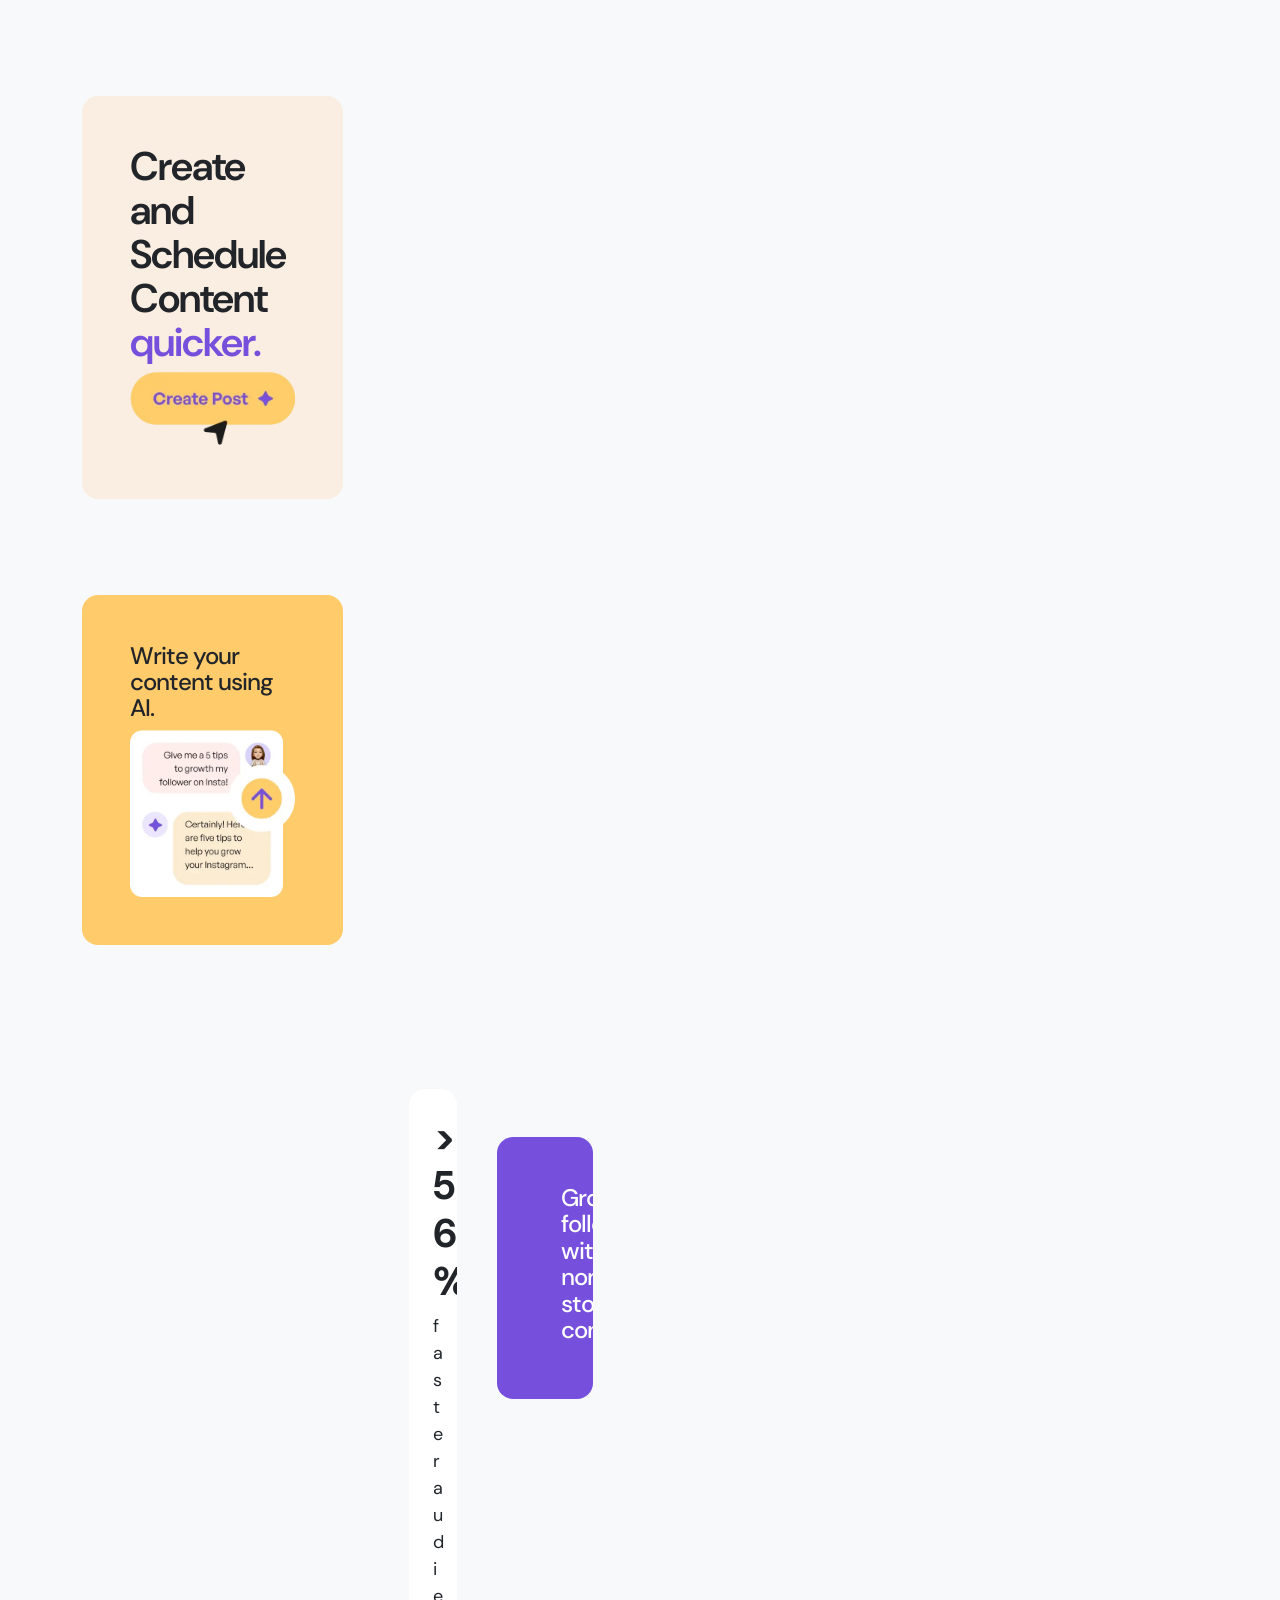
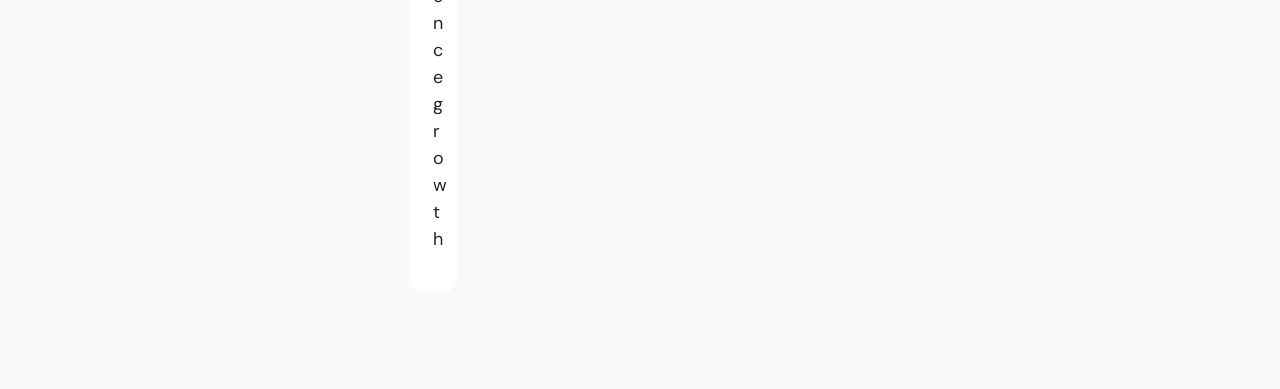
==== bento-grid-main/index.html @ e3df8cfa "Add files via upload" ====
<!DOCTYPE html>
<html lang="en">
<head>
  <meta charset="UTF-8">
  <meta name="viewport" content="width=device-width, initial-scale=1.0">
  <link rel="icon" type="image/png" sizes="32x32" href="./assets/images/favicon-32x32.png">
  <title>Frontend Mentor | Bento grid</title>
  <link href="https://cdn.jsdelivr.net/npm/bootstrap@5.3.0/dist/css/bootstrap.min.css" rel="stylesheet">
  <link href="https://fonts.googleapis.com/css2?family=DM+Sans:ital,opsz,wght@0,9..40,400;0,9..40,500;1,9..40,700&display=swap" rel="stylesheet">
  
  <link rel="stylesheet" href="style.css">
</head>
<body  class="bg-light">
  <main>
    <div class="container  my-5">
      <div class="row d-flex flex-column gap-0">
        <!--------box1-->
       <div class="col-lg-3 d-flex flex-column  py-5">
        <div class="card p-5 bg-yellow-100 border-0 ">
         <h3 class="fs-1 fw-semibold">Create and Schedule Content <span class="text-purple-500">quicker.</span> </h3>
         <img src="./assets/images/illustration-create-post.webp" alt="Create post" class="img-fluid mt-auto">
        </div>
       </div>
       <!-------down one-->
       <div class="col-lg-3 d-flex flex-row py-5 ">
         <div class="card p-5 bg-yellow-500 border-0 ">
          <h3>Write your content using AI.</h3>
          <img src="./assets/images/illustration-ai-content.webp" alt="AI content" class="img-fluid mt-auto">
         </div>
       </div>
      </div>


      <!----------grid1 -->
      <div class="container my-5">
        <div class="row d-flex flex-colunm gap-0">
        <div class="col-lg-3"></div>
        <div class="col-lg-3 d-flex flex-column  p-5">
          <div class="row d-flex flex-row">
            <div class="col-lg-3">
              <div class="card p-4 bg-white border-0">
                <h2 class="display-6 fw-bold">>56%</h2>
                <p>faster audience growth</p>
                <img src="./assets/images/illustration-audience-growth.webp" alt="Growth" class="img-fluid">
              </div>
            
            </div>
            <div class="col-lg-3 d-flex flex-column  p-5">
              <div class="card p-5 border border-0 bg-purple-500 text-white border-0 d-flex flex-row align-items-center">
                <img src="./assets/images/illustration-grow-followers.webp" alt="Followers" class="img-fluid w-50">
                <h3 class="ms-3">Grow followers with non-stop content.</h3>
              </div>
            </div>
          </div>
        </div>
        </div>
      </div>
     
  </main>

</body>
</html>
---- bento-grid-main/style.css ----
:root {
  --purple-100: hsl(254, 88%, 90%);
  --purple-500: hsl(256, 67%, 59%);
  --yellow-100: hsl(31, 66%, 93%);
  --yellow-500: hsl(39, 100%, 71%);
  --black: hsl(0, 0%, 7%);
}

body {
  font-family: 'DM Sans', sans-serif;
  font-size: 18px;
  background-color: #f5f5f5;
  color: var(--black);
}

/* Custom Background Classes */
.bg-purple-100 { background-color: var(--purple-100); }
.bg-purple-500 { background-color: var(--purple-500); }
.bg-yellow-100 { background-color: var(--yellow-100); }
.bg-yellow-500 { background-color: var(--yellow-500); }

.text-purple-500 { color: var(--purple-500); }
.text-yellow-500 { color: var(--yellow-100); }

/* Bento Card Styling */
.card {
  border-radius: 1rem;
  overflow: hidden;
  transition: transform 0.3s ease;
}

h1, h2, h3 {
  font-weight: 500;
  letter-spacing: -1px;
  line-height: 1.1;

}
 .boxlast1{
  width:500px;
  height: fit-content;
}
h3 { font-size: 1.5rem; }
    .attribution { font-size: 11px; text-align: center; }
    .attribution a { color: hsl(228, 45%, 44%); }
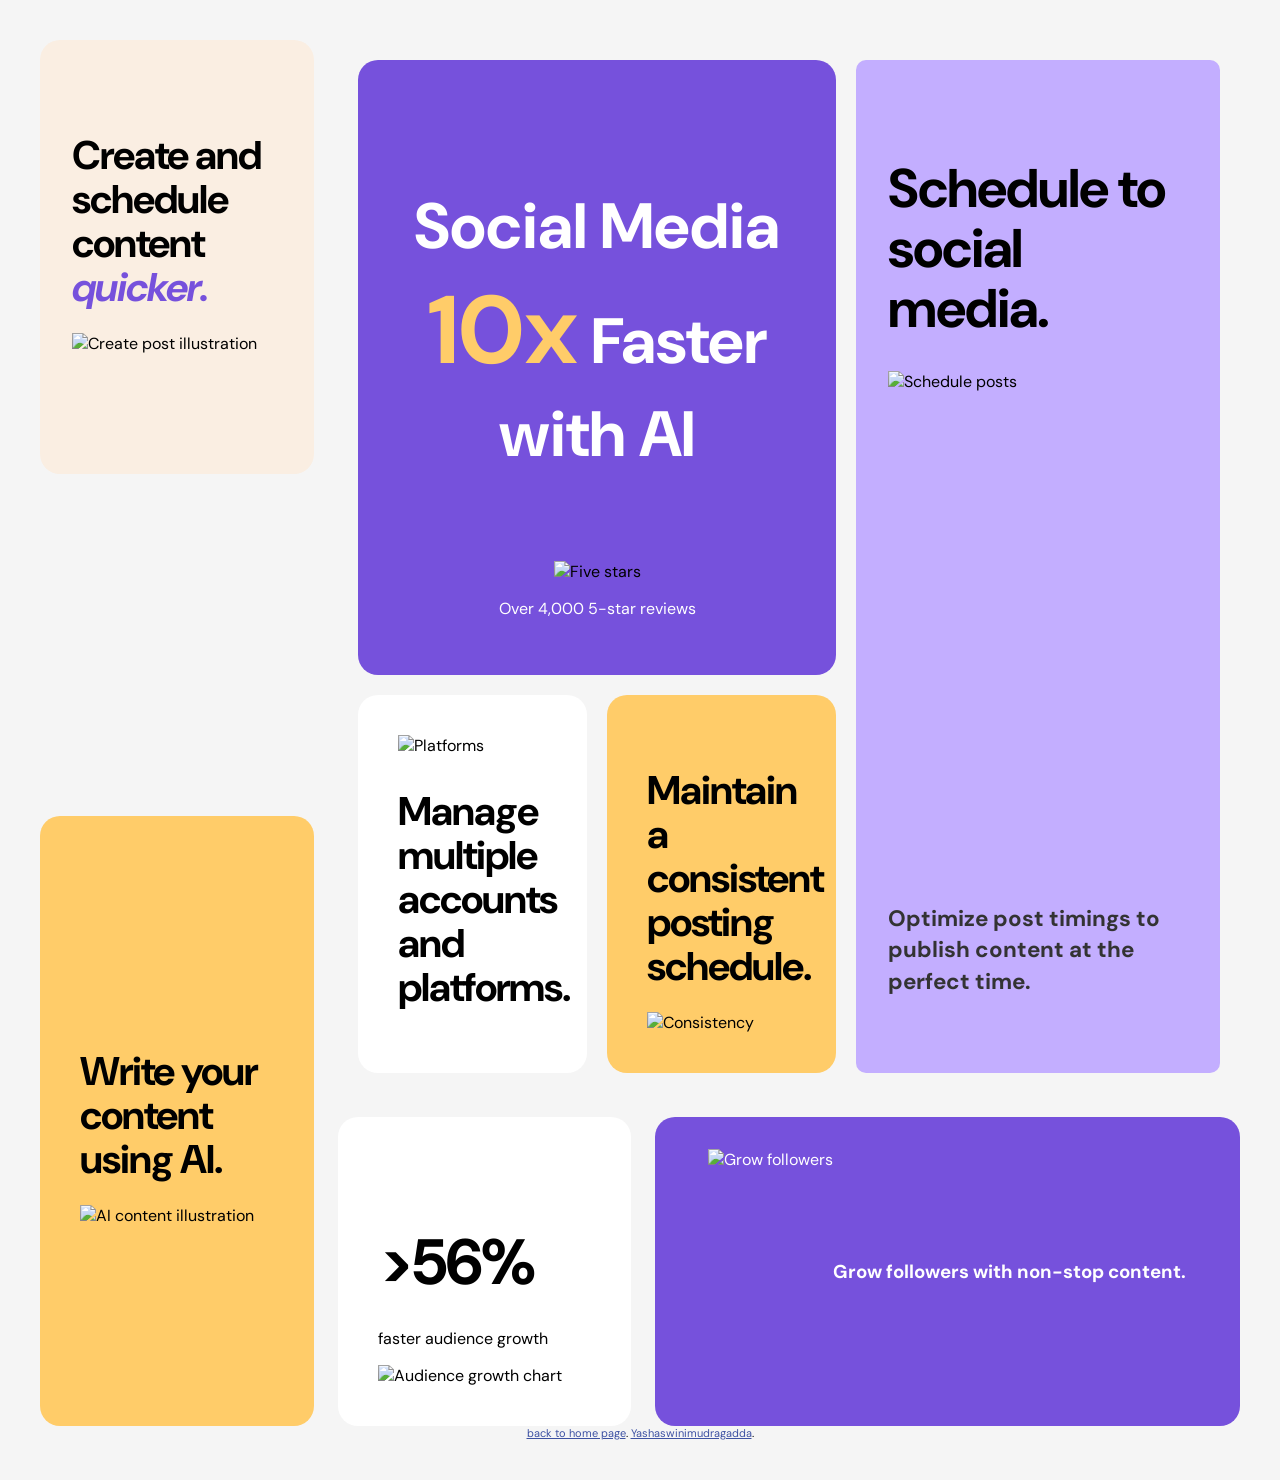
==== commit 85bf67c0: "Update index.html" ====
--- a/bento-grid-main/index.html
+++ b/bento-grid-main/index.html
@@ -2,61 +2,273 @@
 <html lang="en">
 <head>
   <meta charset="UTF-8">
-  <meta name="viewport" content="width=device-width, initial-scale=1.0">
+  <meta name="viewport" content="width=device-width, initial-scale=1.0"> <!-- displays site properly based on user's device -->
+
   <link rel="icon" type="image/png" sizes="32x32" href="./assets/images/favicon-32x32.png">
+  
   <title>Frontend Mentor | Bento grid</title>
-  <link href="https://cdn.jsdelivr.net/npm/bootstrap@5.3.0/dist/css/bootstrap.min.css" rel="stylesheet">
-  <link href="https://fonts.googleapis.com/css2?family=DM+Sans:ital,opsz,wght@0,9..40,400;0,9..40,500;1,9..40,700&display=swap" rel="stylesheet">
+
+  <!-- Feel free to remove these styles or customise in your own stylesheet 👍 -->
+  <style>
+
+  @import url('https://fonts.googleapis.com/css2?family=DM+Sans:ital,opsz,wght@0,9..40,100..1000;1,9..40,100..1000&display=swap');
   
-  <link rel="stylesheet" href="style.css">
+  body{
+    background-color: #f5f5f5;
+    padding: 2rem;
+    font-family: 'DM Sans',sans-serif;
+  }
+  main{
+    display:grid;
+    grid-template-columns: 0.7fr 2.3fr;
+    gap:1.5rem;
+    max-width: 1400px;
+    margin:0 auto;
+    background-color: var(--bg);
+    align-items: stretch;
+  }
+    :root{
+    --purple-main:#7651DC;
+    --grey-side:#C3AEFF;
+    --orange-box:#FFCC69;
+    --pink:#FAEEE2;
+    --white:#ffff;
+    --back:#0000;
+    --bg:#F5F5F5;
+    }
+    /*------------bento-grid-------------*/
+    /*------------grid-column-----------*/
+    /* The container */
+.col-left {
+  display: flex;
+  flex-direction: column;
+  gap: 5px;
+  justify-content: space-between;
+}
+
+
+
+
+/* Common Card Styling */
+.card {
+  padding: 2.5rem; /* Slightly reduced for better balance */
+  display: flex;
+  flex-direction: column;
+  justify-content: center;
+  border-radius: 20px; /* Optional: adds a modern feel */
+  overflow: hidden;
+}
+
+.card h2 {
+  font-size: 2.5rem;
+  line-height: 1.1;
+  margin-bottom: 1.5rem;
+  letter-spacing: -1px;
+}
+
+.card img {
+  max-width: 100%;
+  height: auto;
+  align-self: flex-start; /* Keeps the illustration from stretching */
+}
+
+/* Theme Specifics */
+.card-create-post {
+  background-color: #FAEEE2;
+  padding: 60px 32px;
+  padding-bottom: 120px;
+}
+
+.card-ai-prompt {
+padding-block: 200px;
+  background-color: var(--orange-box);
+}
+
+.card-hero {
+  background-color: var(--purple-main);
+  margin-bottom: 20px;
+}
+
+.grid-sidebox {
+  display: grid;
+  grid-template-columns: 2fr 1fr; /* Adjust ratios as needed */
+  gap: 20px;
+  padding: 20px;
+}
+.grid-two-side {
+  display: grid;
+  grid-template-columns: 1fr 1fr;
+  gap: 20px;
+}
+
+.col-right {
+  display: flex;
+  flex-direction: column;
+  gap: 20px;
+  border-radius: 10px;
+  background-color: var(--grey-side);
+}
+
+.card-scheduler {
+  padding: 3rem 2rem; /* More padding on top/bottom for a "tall" card */
+  border-radius: 20px;
+  display: flex;
+  flex-direction: column;
+  height: 100%; /* If this is in a grid, it will stretch to match the left side */
+}
+
+.card-scheduler h2 {
+  font-size: 3.4rem;
+  line-height: 1.1;
+  margin-bottom: 2rem;
+  letter-spacing: -1px;
+}
+
+.card-scheduler img {
+  width: 100%;
+  max-width: 350px;
+  height: auto;
+  align-self: center; /* Centers the illustration horizontally */
+}
+
+.card-scheduler h3 {
+  font-size: 1.4rem;
+  line-height: 1.4;
+  font-weight: 500;
+  margin-top: 2rem;
+  color: #333; /* Slightly softer than pure black */
+}
+.lower-grid {
+  display: grid;
+  grid-template-columns: 1fr 2fr; /* The growth stats get 1 part, the CTA gets 2 parts */
+  gap: 1.5rem;
+  margin-top: 1.5rem; /* Matches the gap of the parent grid */
+}
+
+/* Handling the ">56%" card */
+.card-growth-stats h1 {
+  letter-spacing: -3px; /* Makes large numbers look modern and tight */
+  margin-bottom: 0.5rem;
+}
+
+/* Handling the "Grow followers" card */
+.card-follower-growth {
+  display: flex;
+  flex-direction: row; /* Aligns image and text side-by-side */
+  align-items: center;
+  padding: 2rem;
+}
+
+.card-follower-growth img {
+  max-width: 50%; /* Prevents the image from crowding the text */
+}
+
+
+/* Mobile Responsive Breakpoint */
+@media (max-width: 768px) {
+  /* 1. Reset the main container */
+  main.bento-grid {
+    grid-template-columns: 1fr;
+    padding: 1rem;
+  }
+
+  /* 2. Reset all internal grids to single columns */
+  .grid-sidebox, 
+  .grid-two-side, 
+  .lower-grid {
+    grid-template-columns: 1fr !important;
+    padding: 0;
+  }
+
+  /* 3. Ensure the left column (which was a sidebar) 
+        takes its natural place in the flow */
+  .col-left {
+    order: 2; /* Moves Create Post/AI cards below the Hero if desired */
+  }
+
+  /* 4. Adjust card padding for smaller screens */
+  .card {
+    padding: 1.5rem;
+  }
+
+  /* 5. Clean up the massive vertical padding you set for desktop */
+  .card-create-post,
+  .card-ai-prompt {
+    padding-block: 2rem;
+    padding-bottom: 2rem;
+  }
+
+  /* 6. Fix font sizes so they don't overflow small screens */
+  .card h2, .card-hero h1 {
+    font-size: 2rem !important;
+  }
+}
+    .attribution { font-size: 11px; text-align: center; }
+    .attribution a { color: hsl(228, 45%, 44%); }
+  </style>
 </head>
-<body  class="bg-light">
-  <main>
-    <div class="container  my-5">
-      <div class="row d-flex flex-column gap-0">
-        <!--------box1-->
-       <div class="col-lg-3 d-flex flex-column  py-5">
-        <div class="card p-5 bg-yellow-100 border-0 ">
-         <h3 class="fs-1 fw-semibold">Create and Schedule Content <span class="text-purple-500">quicker.</span> </h3>
-         <img src="./assets/images/illustration-create-post.webp" alt="Create post" class="img-fluid mt-auto">
-        </div>
-       </div>
-       <!-------down one-->
-       <div class="col-lg-3 d-flex flex-row py-5 ">
-         <div class="card p-5 bg-yellow-500 border-0 ">
-          <h3>Write your content using AI.</h3>
-          <img src="./assets/images/illustration-ai-content.webp" alt="AI content" class="img-fluid mt-auto">
-         </div>
-       </div>
-      </div>
-
-
-      <!----------grid1 -->
-      <div class="container my-5">
-        <div class="row d-flex flex-colunm gap-0">
-        <div class="col-lg-3"></div>
-        <div class="col-lg-3 d-flex flex-column  p-5">
-          <div class="row d-flex flex-row">
-            <div class="col-lg-3">
-              <div class="card p-4 bg-white border-0">
-                <h2 class="display-6 fw-bold">>56%</h2>
-                <p>faster audience growth</p>
-                <img src="./assets/images/illustration-audience-growth.webp" alt="Growth" class="img-fluid">
-              </div>
-            
-            </div>
-            <div class="col-lg-3 d-flex flex-column  p-5">
-              <div class="card p-5 border border-0 bg-purple-500 text-white border-0 d-flex flex-row align-items-center">
-                <img src="./assets/images/illustration-grow-followers.webp" alt="Followers" class="img-fluid w-50">
-                <h3 class="ms-3">Grow followers with non-stop content.</h3>
-              </div>
-            </div>
-          </div>
-        </div>
-        </div>
-      </div>
-     
-  </main>
-
+<body>
+  <main class="bento-grid">
+  <section class="grid-column col-left">
+    <div class="card card-create-post">
+       <h2>Create and schedule content <em style="color:var(--purple-main);">quicker.</em></h2>
+       <img src="/assets/images/illustration-create-post.webp" alt="Create post illustration">
+    </div>
+    <div class="card card-ai-prompt">
+      <h2>Write your content using AI.</h2>
+      <img src="/assets/images/illustration-ai-content.webp" alt="AI content illustration">
+    </div>
+  </section>
+
+  <section class="grid-right-side">
+<section  class="grid-sidebox">
+  <section class="grid-column col-center" >
+    <div class="card card-hero" style="text-align: center;">
+      <h1 style="center;color: var(--white); font-size: 4rem;">Social Media <span style="font-size:6rem;color:var(--orange-box)">10x</span> Faster with AI</h1>
+      <img style="align-self: center;"src="/assets/images/illustration-five-stars.webp" alt="Five stars">
+      <p style="color:var(--white)">Over 4,000 5-star reviews</p>
+    </div>
+
+  <section class="grid-two-side">
+  <div class="card card-platforms" style="background-color: #fff;">
+    <img src="/assets/images/illustration-multiple-platforms.webp" alt="Platforms">
+    <h2>Manage multiple accounts and platforms.</h2>
+  </div>
+
+  <div class="card card-consistency" style="background-color: var(--orange-box);">
+    <h2>Maintain a consistent posting schedule.</h2>
+    <img src="/assets/images/illustration-consistent-schedule.webp" alt="Consistency">
+  </div>
+</section>
+
+
+  </section>
+  <section class="grid-column col-right" >
+    <div class="card card-scheduler">
+      <h2>Schedule to social media.</h2>
+      <img style="height:500px; width:300px;"src="/assets/images/illustration-schedule-posts.webp" alt="Schedule posts">
+      <h3><strong>Optimize post timings to publish content at the perfect time.</strong></h3>
+    </div> 
+  </section>
+
+  </section>
+  <section class="lower-grid">
+    <div class="card card-growth-stats" style="background-color: var(--white);">
+      <h1 style="font-size: 4rem;">>56%</h1>
+      <p>faster audience growth</p>
+      <img src="/assets/images/illustration-audience-growth.webp" alt="Audience growth chart">
+    </div>
+    <div  style="background-color:var(--purple-main); color:var(--white);"class="card card-follower-growth">
+      <img src="/assets/images/illustration-grow-followers.webp" alt="Grow followers">
+      <h1>Grow followers with non-stop content.</h1>
+    </div>
+</section>
+</section>
+</main>
+  
+  <div class="attribution">
+  <a href="/index.html">back to home page</a>. 
+  <a href="#">Yashaswinimudragadda</a>.
+  </div>
 </body>
-</html>+</html>
